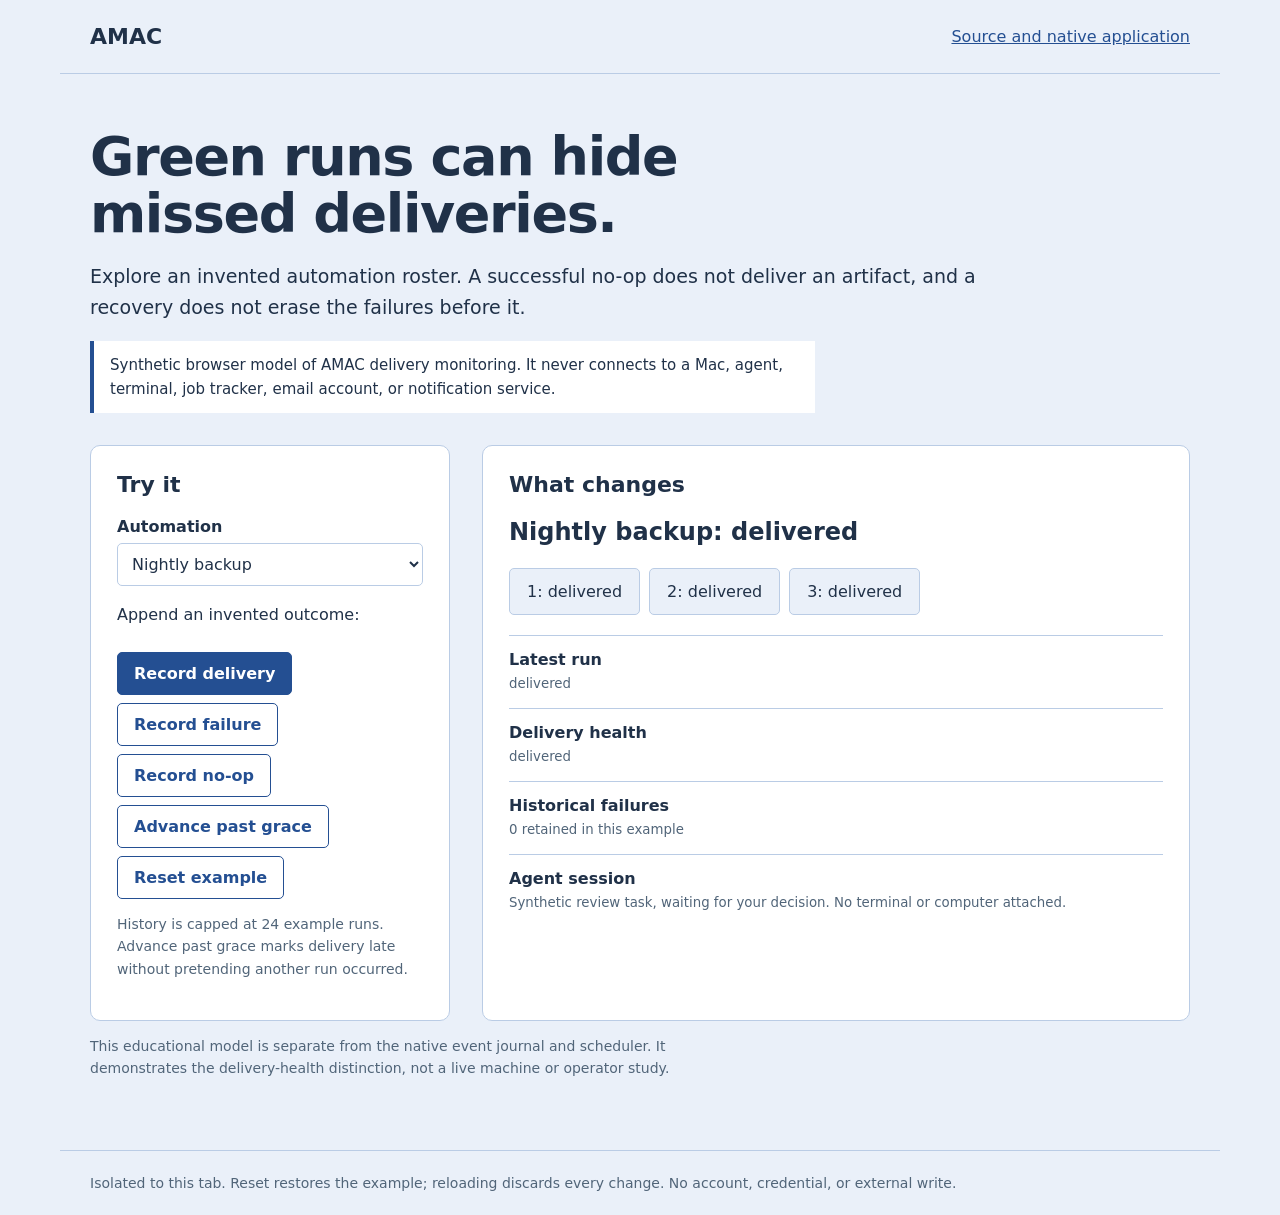
==== docs/public-demo/index.html @ f0a884b5 "Add public delivery-health sandbox" ====
<!doctype html><html lang="en"><head><meta charset="utf-8"><meta name="viewport" content="width=device-width,initial-scale=1"><title>AMAC | Interactive lab</title><link rel="stylesheet" href="style.css"><script src="app.js" defer></script></head><body><header><strong>AMAC</strong><a href="https://github.com/lgoyal6/amac" target="_blank" rel="noopener noreferrer">Source and native application</a></header><main><h1>Green runs can hide missed deliveries.</h1><p class="intro">Explore an invented automation roster. A successful no-op does not deliver an artifact, and a recovery does not erase the failures before it.</p><p class="mode">Synthetic browser model of AMAC delivery monitoring. It never connects to a Mac, agent, terminal, job tracker, email account, or notification service.</p><div class="desk "><section class="controls"><h2>Try it</h2><label for="job">Automation</label><select id="job"><option value="0">Nightly backup</option><option value="1">Invoice sync</option><option value="2">Digest</option><option value="3">Link checker</option></select><p>Append an invented outcome:</p><button id="delivered">Record delivery</button><button id="failed" class="secondary">Record failure</button><button id="no-op" class="secondary">Record no-op</button><button id="silence" class="secondary">Advance past grace</button><button id="reset" class="secondary">Reset example</button><p class="note">History is capped at 24 example runs. Advance past grace marks delivery late without pretending another run occurred.</p></section><section class="output" aria-labelledby="output-title"><h2 id="output-title">What changes</h2><div id="result" class="status" role="status" aria-live="polite">Loading the browser engine...</div><div id="tiles" class="tiles"></div><div id="details"></div></section></div><p class="note">This educational model is separate from the native event journal and scheduler. It demonstrates the delivery-health distinction, not a live machine or operator study.</p></main><footer>Isolated to this tab. Reset restores the example; reloading discards every change. No account, credential, or external write.</footer></body></html>
---- docs/public-demo/style.css ----
:root{color-scheme:light;--ink:#203148;--muted:#516579;--paper:#f1f5fa;--panel:#fff;--accent:#285ca8;--line:#cad6e3;font-family:system-ui,sans-serif;background:var(--paper);color:var(--ink)}
*{box-sizing:border-box}body{margin:0}header,main,footer{max-width:1160px;margin:auto;padding:24px 30px}header{display:flex;justify-content:space-between;align-items:center;border-bottom:1px solid var(--line)}header strong{font-size:22px}a{color:var(--accent)}h1{font-size:clamp(32px,5vw,54px);line-height:1.06;letter-spacing:-1.4px;max-width:800px;margin:30px 0 16px}h2{font-size:22px;margin:0 0 20px}p{line-height:1.6;max-width:76ch}.intro{font-size:19px}.mode{padding:12px 16px;border-left:4px solid var(--accent);background:var(--panel);font-size:15px}.desk{display:grid;grid-template-columns:360px 1fr;gap:32px;margin-top:32px}.controls,.output{background:var(--panel);padding:26px;border:1px solid var(--line);border-radius:10px}.controls label{display:block;margin:16px 0 7px;font-weight:600}input,select,textarea,button{font:inherit}input,select,textarea{max-width:100%;width:100%;padding:10px;border:1px solid var(--line);border-radius:5px;background:var(--panel);color:var(--ink)}textarea{min-height:260px;font-family:ui-monospace,monospace;font-size:13px;line-height:1.5}button{cursor:pointer;padding:11px 16px;border:1px solid var(--accent);border-radius:5px;background:var(--accent);color:white;font-weight:600;margin:8px 6px 0 0}button.secondary{color:var(--accent);background:transparent}button:disabled{opacity:.5;cursor:wait}:focus-visible{outline:3px solid #d47013;outline-offset:3px}.status{font-size:24px;font-weight:650;line-height:1.3;margin-bottom:20px}.row{padding:14px 0;border-top:1px solid var(--line)}.row strong{display:block;margin-bottom:5px}.row small{display:block;color:var(--muted);line-height:1.5}.tiles{display:flex;flex-wrap:wrap;gap:9px;margin:20px 0}.tile{padding:13px 17px;background:var(--paper);border:1px solid var(--line);border-radius:5px}.error{color:#ac233e}.note,footer{font-size:14px;color:var(--muted)}pre{white-space:pre-wrap;overflow-wrap:anywhere;font-size:13px;line-height:1.5;max-height:400px;overflow:auto}.wide{grid-template-columns:minmax(0,1fr) minmax(0,1fr)}footer{border-top:1px solid var(--line);margin-top:32px}.hidden{display:none}@media(max-width:760px){header,main,footer{padding:20px}.desk,.wide{grid-template-columns:1fr;gap:16px}.controls,.output{padding:20px}h1{letter-spacing:-.7px}header{gap:15px}header a{font-size:14px}}
:root{--paper:#eaf0f9;--accent:#244f92;--line:#bacce5}h1{max-width:740px}
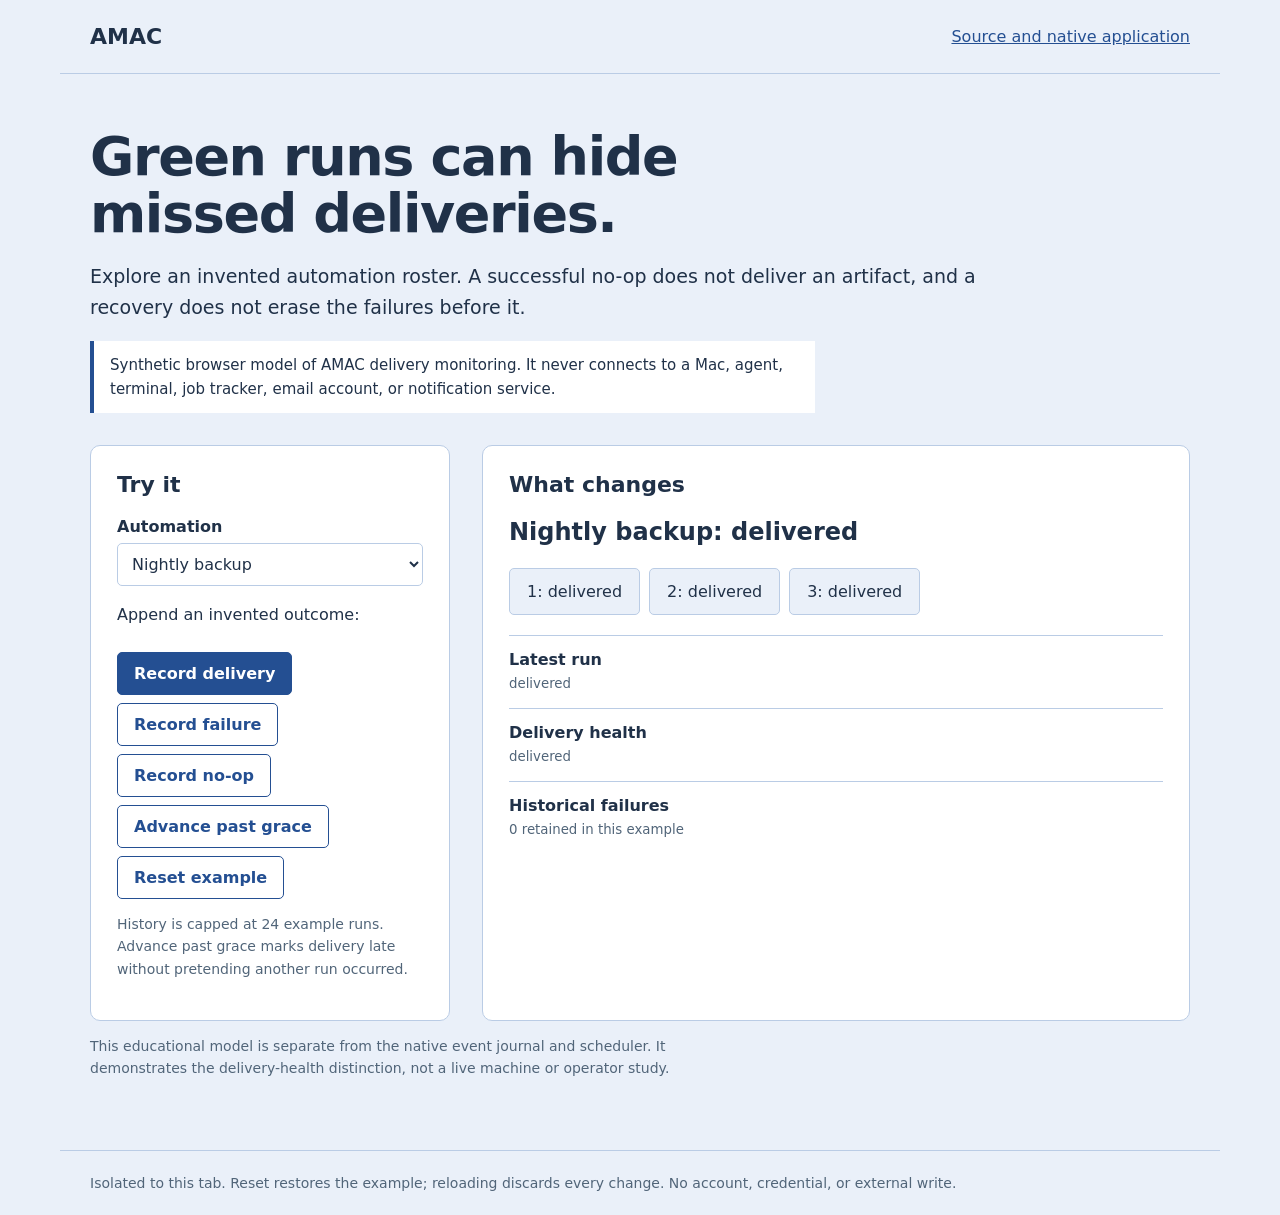
==== commit 342a2fa8: "Remove unactionable session placeholder from public demo" ====
--- a/docs/public-demo/index.html
+++ b/docs/public-demo/index.html
@@ -1 +1 @@
-<!doctype html><html lang="en"><head><meta charset="utf-8"><meta name="viewport" content="width=device-width,initial-scale=1"><title>AMAC | Interactive lab</title><link rel="stylesheet" href="style.css"><script src="app.js" defer></script></head><body><header><strong>AMAC</strong><a href="https://github.com/lgoyal6/amac" target="_blank" rel="noopener noreferrer">Source and native application</a></header><main><h1>Green runs can hide missed deliveries.</h1><p class="intro">Explore an invented automation roster. A successful no-op does not deliver an artifact, and a recovery does not erase the failures before it.</p><p class="mode">Synthetic browser model of AMAC delivery monitoring. It never connects to a Mac, agent, terminal, job tracker, email account, or notification service.</p><div class="desk "><section class="controls"><h2>Try it</h2><label for="job">Automation</label><select id="job"><option value="0">Nightly backup</option><option value="1">Invoice sync</option><option value="2">Digest</option><option value="3">Link checker</option></select><p>Append an invented outcome:</p><button id="delivered">Record delivery</button><button id="failed" class="secondary">Record failure</button><button id="no-op" class="secondary">Record no-op</button><button id="silence" class="secondary">Advance past grace</button><button id="reset" class="secondary">Reset example</button><p class="note">History is capped at 24 example runs. Advance past grace marks delivery late without pretending another run occurred.</p></section><section class="output" aria-labelledby="output-title"><h2 id="output-title">What changes</h2><div id="result" class="status" role="status" aria-live="polite">Loading the browser engine...</div><div id="tiles" class="tiles"></div><div id="details"></div></section></div><p class="note">This educational model is separate from the native event journal and scheduler. It demonstrates the delivery-health distinction, not a live machine or operator study.</p></main><footer>Isolated to this tab. Reset restores the example; reloading discards every change. No account, credential, or external write.</footer></body></html>+<!doctype html><html lang="en"><head><meta charset="utf-8"><meta name="viewport" content="width=device-width,initial-scale=1"><title>AMAC | Interactive lab</title><link rel="stylesheet" href="style.css"><script src="app.js" defer></script></head><body><header><strong>AMAC</strong><a href="https://github.com/lgoyal6/amac" target="_blank" rel="noopener noreferrer">Source and native application</a></header><main><h1>Green runs can hide missed deliveries.</h1><p class="intro">Explore an invented automation roster. A successful no-op does not deliver an artifact, and a recovery does not erase the failures before it.</p><p class="mode">Synthetic browser model of AMAC delivery monitoring. It never connects to a Mac, agent, terminal, job tracker, email account, or notification service.</p><div class="desk "><section class="controls"><h2>Try it</h2><label for="job">Automation</label><select id="job"><option value="0">Nightly backup</option><option value="1">Invoice sync</option><option value="2">Digest</option><option value="3">Link checker</option></select><p>Append an invented outcome:</p><button id="delivered">Record delivery</button><button id="failed" class="secondary">Record failure</button><button id="no-op" class="secondary">Record no-op</button><button id="silence" class="secondary">Advance past grace</button><button id="reset" class="secondary">Reset example</button><p class="note">History is capped at 24 example runs. Advance past grace marks delivery late without pretending another run occurred.</p></section><section class="output" aria-labelledby="output-title"><h2 id="output-title">What changes</h2><div id="result" class="status" role="status" aria-live="polite">Loading the example...</div><div id="tiles" class="tiles"></div><div id="details"></div></section></div><p class="note">This educational model is separate from the native event journal and scheduler. It demonstrates the delivery-health distinction, not a live machine or operator study.</p></main><footer>Isolated to this tab. Reset restores the example; reloading discards every change. No account, credential, or external write.</footer></body></html>
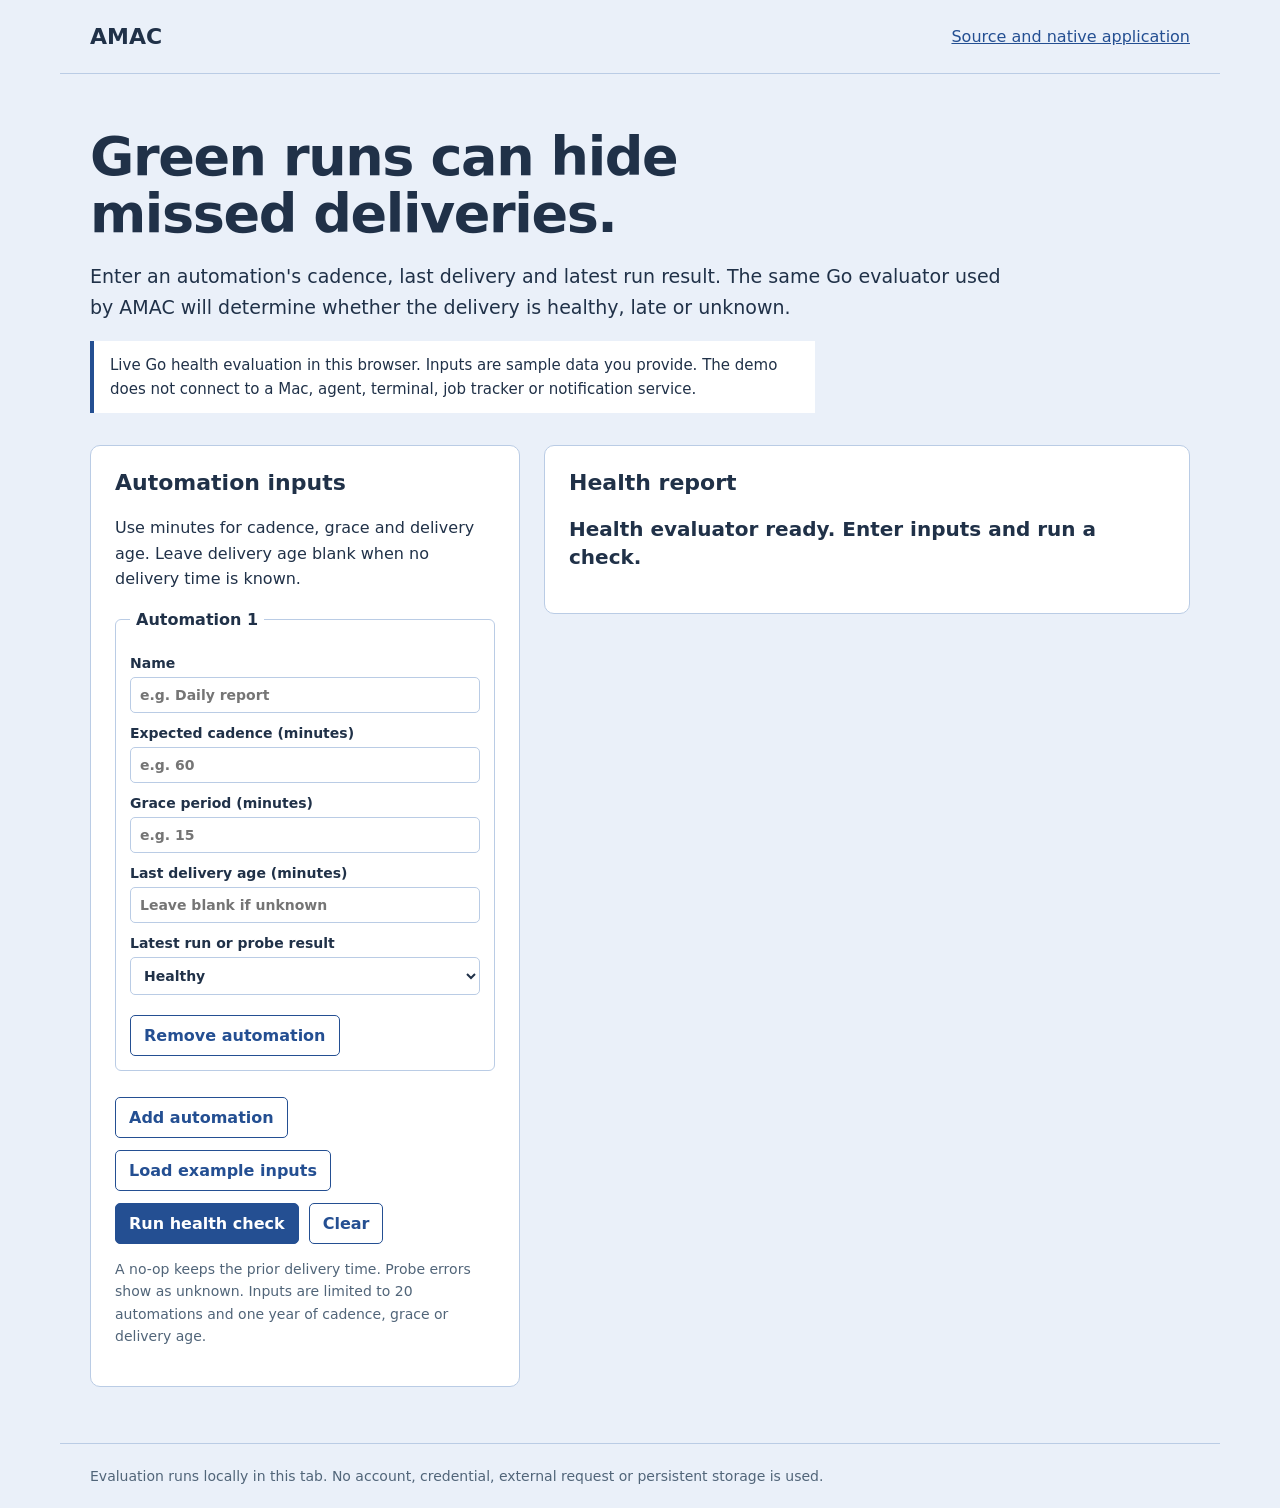
==== commit 8f6fdc4f: "Run the AMAC delivery health lab in Go WASM" ====
--- a/docs/public-demo/index.html
+++ b/docs/public-demo/index.html
@@ -1 +1,46 @@
-<!doctype html><html lang="en"><head><meta charset="utf-8"><meta name="viewport" content="width=device-width,initial-scale=1"><title>AMAC | Interactive lab</title><link rel="stylesheet" href="style.css"><script src="app.js" defer></script></head><body><header><strong>AMAC</strong><a href="https://github.com/lgoyal6/amac" target="_blank" rel="noopener noreferrer">Source and native application</a></header><main><h1>Green runs can hide missed deliveries.</h1><p class="intro">Explore an invented automation roster. A successful no-op does not deliver an artifact, and a recovery does not erase the failures before it.</p><p class="mode">Synthetic browser model of AMAC delivery monitoring. It never connects to a Mac, agent, terminal, job tracker, email account, or notification service.</p><div class="desk "><section class="controls"><h2>Try it</h2><label for="job">Automation</label><select id="job"><option value="0">Nightly backup</option><option value="1">Invoice sync</option><option value="2">Digest</option><option value="3">Link checker</option></select><p>Append an invented outcome:</p><button id="delivered">Record delivery</button><button id="failed" class="secondary">Record failure</button><button id="no-op" class="secondary">Record no-op</button><button id="silence" class="secondary">Advance past grace</button><button id="reset" class="secondary">Reset example</button><p class="note">History is capped at 24 example runs. Advance past grace marks delivery late without pretending another run occurred.</p></section><section class="output" aria-labelledby="output-title"><h2 id="output-title">What changes</h2><div id="result" class="status" role="status" aria-live="polite">Loading the example...</div><div id="tiles" class="tiles"></div><div id="details"></div></section></div><p class="note">This educational model is separate from the native event journal and scheduler. It demonstrates the delivery-health distinction, not a live machine or operator study.</p></main><footer>Isolated to this tab. Reset restores the example; reloading discards every change. No account, credential, or external write.</footer></body></html>+<!doctype html>
+<html lang="en">
+  <head>
+    <meta charset="utf-8">
+    <meta name="viewport" content="width=device-width,initial-scale=1">
+    <meta name="description" content="Run AMAC's Go delivery-health evaluator against editable sample inputs.">
+    <title>AMAC | Delivery health lab</title>
+    <link rel="icon" href="favicon.svg" type="image/svg+xml">
+    <link rel="stylesheet" href="style.css">
+    <script src="wasm_exec.js" defer></script>
+    <script src="app.js" defer></script>
+  </head>
+  <body>
+    <header>
+      <strong>AMAC</strong>
+      <a href="https://github.com/lgoyal6/amac" target="_blank" rel="noopener noreferrer">Source and native application</a>
+    </header>
+    <main>
+      <h1>Green runs can hide missed deliveries.</h1>
+      <p class="intro">Enter an automation's cadence, last delivery and latest run result. The same Go evaluator used by AMAC will determine whether the delivery is healthy, late or unknown.</p>
+      <p class="mode">Live Go health evaluation in this browser. Inputs are sample data you provide. The demo does not connect to a Mac, agent, terminal, job tracker or notification service.</p>
+      <div class="desk">
+        <section class="controls" aria-labelledby="input-title">
+          <h2 id="input-title">Automation inputs</h2>
+          <p>Use minutes for cadence, grace and delivery age. Leave delivery age blank when no delivery time is known.</p>
+          <form id="health-form">
+            <div id="automations"></div>
+            <div class="actions">
+              <button id="add-automation" type="button" class="secondary">Add automation</button>
+              <button id="load-example" type="button" class="secondary">Load example inputs</button>
+              <button id="evaluate" type="submit">Run health check</button>
+              <button id="clear" type="button" class="secondary">Clear</button>
+            </div>
+          </form>
+          <p class="note">A no-op keeps the prior delivery time. Probe errors show as unknown. Inputs are limited to 20 automations and one year of cadence, grace or delivery age.</p>
+        </section>
+        <section class="output" aria-labelledby="output-title">
+          <h2 id="output-title">Health report</h2>
+          <div id="result" class="status" role="status" aria-live="polite">Loading the Go health evaluator...</div>
+          <div id="reports"></div>
+        </section>
+      </div>
+    </main>
+    <footer>Evaluation runs locally in this tab. No account, credential, external request or persistent storage is used.</footer>
+  </body>
+</html>
--- a/docs/public-demo/style.css
+++ b/docs/public-demo/style.css
@@ -1,4 +1,55 @@
+:root {
+  color-scheme: light;
+  --ink: #203148;
+  --muted: #516579;
+  --paper: #eaf0f9;
+  --panel: #fff;
+  --accent: #244f92;
+  --line: #bacce5;
+  font-family: system-ui, sans-serif;
+  background: var(--paper);
+  color: var(--ink);
+}
 
-:root{color-scheme:light;--ink:#203148;--muted:#516579;--paper:#f1f5fa;--panel:#fff;--accent:#285ca8;--line:#cad6e3;font-family:system-ui,sans-serif;background:var(--paper);color:var(--ink)}
-*{box-sizing:border-box}body{margin:0}header,main,footer{max-width:1160px;margin:auto;padding:24px 30px}header{display:flex;justify-content:space-between;align-items:center;border-bottom:1px solid var(--line)}header strong{font-size:22px}a{color:var(--accent)}h1{font-size:clamp(32px,5vw,54px);line-height:1.06;letter-spacing:-1.4px;max-width:800px;margin:30px 0 16px}h2{font-size:22px;margin:0 0 20px}p{line-height:1.6;max-width:76ch}.intro{font-size:19px}.mode{padding:12px 16px;border-left:4px solid var(--accent);background:var(--panel);font-size:15px}.desk{display:grid;grid-template-columns:360px 1fr;gap:32px;margin-top:32px}.controls,.output{background:var(--panel);padding:26px;border:1px solid var(--line);border-radius:10px}.controls label{display:block;margin:16px 0 7px;font-weight:600}input,select,textarea,button{font:inherit}input,select,textarea{max-width:100%;width:100%;padding:10px;border:1px solid var(--line);border-radius:5px;background:var(--panel);color:var(--ink)}textarea{min-height:260px;font-family:ui-monospace,monospace;font-size:13px;line-height:1.5}button{cursor:pointer;padding:11px 16px;border:1px solid var(--accent);border-radius:5px;background:var(--accent);color:white;font-weight:600;margin:8px 6px 0 0}button.secondary{color:var(--accent);background:transparent}button:disabled{opacity:.5;cursor:wait}:focus-visible{outline:3px solid #d47013;outline-offset:3px}.status{font-size:24px;font-weight:650;line-height:1.3;margin-bottom:20px}.row{padding:14px 0;border-top:1px solid var(--line)}.row strong{display:block;margin-bottom:5px}.row small{display:block;color:var(--muted);line-height:1.5}.tiles{display:flex;flex-wrap:wrap;gap:9px;margin:20px 0}.tile{padding:13px 17px;background:var(--paper);border:1px solid var(--line);border-radius:5px}.error{color:#ac233e}.note,footer{font-size:14px;color:var(--muted)}pre{white-space:pre-wrap;overflow-wrap:anywhere;font-size:13px;line-height:1.5;max-height:400px;overflow:auto}.wide{grid-template-columns:minmax(0,1fr) minmax(0,1fr)}footer{border-top:1px solid var(--line);margin-top:32px}.hidden{display:none}@media(max-width:760px){header,main,footer{padding:20px}.desk,.wide{grid-template-columns:1fr;gap:16px}.controls,.output{padding:20px}h1{letter-spacing:-.7px}header{gap:15px}header a{font-size:14px}}
-:root{--paper:#eaf0f9;--accent:#244f92;--line:#bacce5}h1{max-width:740px}+* { box-sizing: border-box; }
+body { margin: 0; }
+header, main, footer { max-width: 1160px; margin: auto; padding: 24px 30px; }
+header { display: flex; justify-content: space-between; align-items: center; border-bottom: 1px solid var(--line); }
+header strong { font-size: 22px; }
+a { color: var(--accent); }
+h1 { max-width: 740px; margin: 30px 0 16px; font-size: clamp(32px, 5vw, 54px); line-height: 1.06; letter-spacing: -1.4px; }
+h2 { margin: 0 0 20px; font-size: 22px; }
+h3 { margin: 0 0 8px; font-size: 17px; }
+p { max-width: 76ch; line-height: 1.6; }
+.intro { font-size: 19px; }
+.mode { padding: 12px 16px; border-left: 4px solid var(--accent); background: var(--panel); font-size: 15px; }
+.desk { display: grid; grid-template-columns: minmax(330px, 430px) minmax(0, 1fr); gap: 24px; margin-top: 32px; align-items: start; }
+.controls, .output { min-width: 0; padding: 24px; border: 1px solid var(--line); border-radius: 10px; background: var(--panel); }
+.automation { min-width: 0; margin: 18px 0; padding: 14px; border: 1px solid var(--line); border-radius: 6px; }
+.automation legend { padding: 0 6px; font-weight: 700; }
+.automation label { display: block; margin: 12px 0; font-size: 14px; font-weight: 600; }
+input, select, button { max-width: 100%; font: inherit; }
+input, select { display: block; width: 100%; margin-top: 6px; padding: 9px; border: 1px solid var(--line); border-radius: 5px; background: var(--panel); color: var(--ink); }
+button { cursor: pointer; margin: 8px 6px 0 0; padding: 10px 13px; border: 1px solid var(--accent); border-radius: 5px; background: var(--accent); color: #fff; font-weight: 600; }
+button.secondary { background: transparent; color: var(--accent); }
+button:disabled { cursor: wait; opacity: .5; }
+:focus-visible { outline: 3px solid #d47013; outline-offset: 3px; }
+.actions { display: flex; flex-wrap: wrap; gap: 4px; }
+.status { margin-bottom: 18px; font-size: 20px; font-weight: 650; line-height: 1.4; }
+.report { margin: 12px 0; padding: 14px; border-left: 4px solid var(--line); background: var(--paper); }
+.report p { margin: 4px 0; }
+.state-ok { border-color: #278052; }
+.state-failing, .state-down { border-color: #b42e45; }
+.state-late { border-color: #c47c14; }
+.state-unknown { border-color: #687889; }
+.error { color: #ac233e; }
+.note, footer { color: var(--muted); font-size: 14px; }
+footer { margin-top: 32px; border-top: 1px solid var(--line); }
+@media (max-width: 760px) {
+  header, main, footer { padding: 20px; }
+  .desk { grid-template-columns: 1fr; gap: 16px; }
+  .controls, .output { padding: 18px; }
+  h1 { letter-spacing: -.7px; }
+  header { gap: 15px; }
+  header a { font-size: 14px; }
+}
